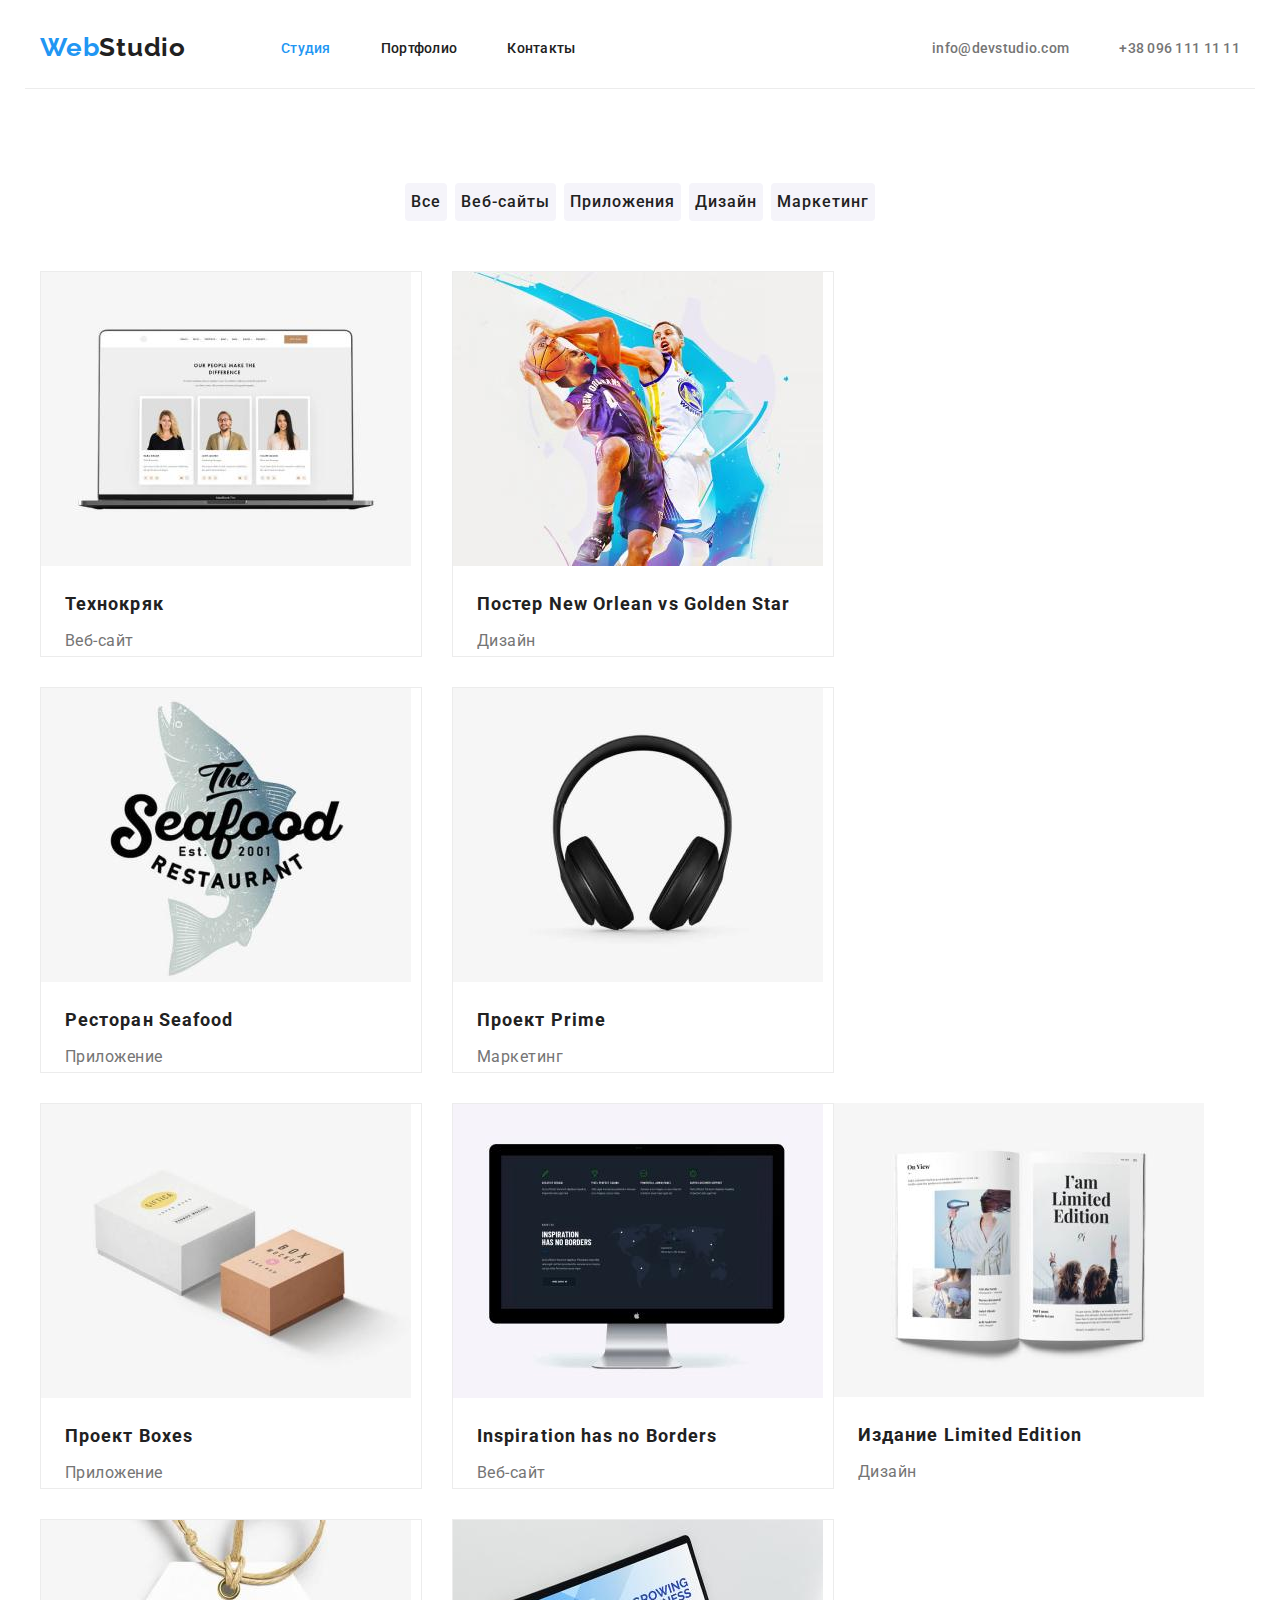
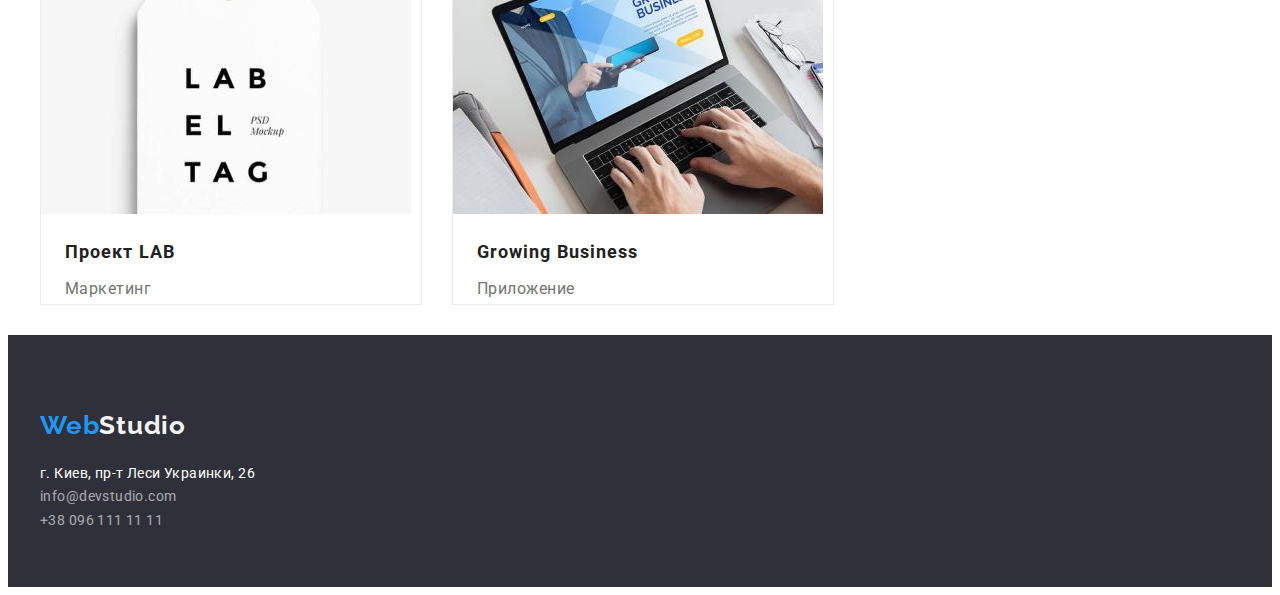
==== portfolio.html @ 91119265 "add flex" ====
<!DOCTYPE html>
<html lang="en">
  <head>
    <meta charset="UTF-8" />
    <meta http-equiv="X-UA-Compatible" content="IE=edge" />
    <meta name="viewport" content="width=device-width, initial-scale=1.0" />
    <title>WebStudio - Portfolio</title>
    <link rel="preconnect" href="https://fonts.googleapis.com" />
    <link rel="preconnect" href="https://fonts.gstatic.com" crossorigin />
    <link
      href="https://fonts.googleapis.com/css2?family=Raleway:wght@700&family=Roboto:wght@400;500;700;900&display=swap"
      rel="stylesheet"
    />
    <link
      rel="stylesheet"
      href="https://cdnjs.cloudflare.com/ajax/libs/modern-normalize/1.1.0/modern-normalize.min.css"
      integrity="sha512-wpPYUAdjBVSE4KJnH1VR1HeZfpl1ub8YT/NKx4PuQ5NmX2tKuGu6U/JRp5y+Y8XG2tV+wKQpNHVUX03MfMFn9Q=="
      crossorigin="anonymous"
      referrerpolicy="no-referrer"
    />
    <link rel="stylesheet" href="./css/styles.css" />
  </head>
  <body>
    <header class="header">
      <div class="container">
        <a href="./index.html" class="header-logo"
          >Web<span class="header-logo2">Studio</span>
        </a>
        <nav class="header-navigation">
          <ul class="header-list list">
            <li class="nav-li">
              <a href="./index.html" class="header-item active-link">Студия</a>
            </li>
            <li class="nav-li">
              <a href="./portfolio.html" class="header-item">Портфолио</a>
            </li>
            <li class="nav-li"><a href="" class="header-item">Контакты</a></li>
          </ul>
        </nav>
        <ul class="header-contacts list">
          <li class="nav-li">
            <a href="mailto:info@devstudio.com" class="contacts-item"
              >info@devstudio.com
            </a>
          </li>
          <li class="nav-li">
            <a href="tel:+380961111111" class="contacts-item"
              >+38 096 111 11 11
            </a>
          </li>
        </ul>
      </div>
    </header>
    <main>
      <section class="portfolio">
        <div class="container">
          <ul class="portfolio-btn-list">
            <li class="btn-li">
              <button type="button" class="portfolio-btn btn">Все</button>
            </li>
            <li class="btn-li">
              <button type="button" class="portfolio-btn btn">Веб-сайты</button>
            </li>
            <li class="btn-li">
              <button type="button" class="portfolio-btn btn">
                Приложения
              </button>
            </li>
            <li class="btn-li">
              <button type="button" class="portfolio-btn btn">Дизайн</button>
            </li>
            <li class="btn-li">
              <button type="button" class="portfolio-btn btn">Маркетинг</button>
            </li>
          </ul>
          <ul class="portfolio-projects-list">
            <li class="portfolio-item">
              <a href="./portfolio.html" class="portfolio-link"
                ><img
                  src="./image/portfolio/pic1.jpg"
                  alt="ноутбук"
                  width="370px"
                  height="294px"
                />
                <h2 class="portfolio-title">Технокряк</h2>
                <p class="portfolio-text">Веб-сайт</p>
              </a>
            </li>
            <li class="portfolio-item">
              <a href="./portfolio.html" class="portfolio-link"
                >
              <img
                src="./image/portfolio/pic2.jpg"
                alt="постер"
                width="370px"
                height="294px"
              />
              <h2 class="portfolio-title">Постер New Orlean vs Golden Star</h2>
              <p class="portfolio-text">Дизайн</p>
              </a>
            </li>
            <li class="portfolio-item">
              <a href="./portfolio.html" class="portfolio-link"
                >
              <img
                src="./image/portfolio/pic3.jpg"
                alt="ресторан"
                width="370px"
                height="294px"
              />
              <h2 class="portfolio-title">Ресторан Seafood</h2>
              <p class="portfolio-text">Приложение</p>
              </a>
            </li>
            <li class="portfolio-item">
              <a href="./portfolio.html" class="portfolio-link"
                >
              <img
                src="./image/portfolio/pic4.jpg"
                alt="наушники"
                width="370px"
                height="294px"
              />
              <h2 class="portfolio-title">Проект Prime</h2>
              <p class="portfolio-text">Маркетинг</p>
              </a>
            </li>
            <li class="portfolio-item">
              <a href="./portfolio.html" class="portfolio-link"
                >
              <img
                src="./image/portfolio/pic5.jpg"
                alt="приложение boxes"
                width="370px"
                height="294px"
              />
              <h2 class="portfolio-title">Проект Boxes</h2>
              <p class="portfolio-text">Приложение</p>
              </a>
            </li>
            <li class="portfolio-item">
              <a href="./portfolio.html" class="portfolio-link"
                >
              <img
                src="./image/portfolio/pic6.jpg"
                alt="веб сайт"
                width="370px"
                height="294px"
              />
              <h2 class="portfolio-title">Inspiration has no Borders</h2>
              <p class="portfolio-text">Веб-сайт</p>
            </li>
            <li>
             <a href="./portfolio.html" class="portfolio-link"
                >
              <img
                src="./image/portfolio/pic7.jpg"
                alt="дизайн книги"
                width="370px"
                height="294px"
              />
              <h2 class="portfolio-title">Издание Limited Edition</h2>
              <p class="portfolio-text">Дизайн</p>
            </a>
            </li>
            <li class="portfolio-item">
              <a href="./portfolio.html" class="portfolio-link"
                >
              <img
                src="./image/portfolio/pic8.jpg"
                alt="проект лаб"
                width="370px"
                height="294px"
              />
              <h2 class="portfolio-title">Проект LAB</h2>
              <p class="portfolio-text">Маркетинг</p>
              </a>
            </li>
            <li class="portfolio-item">
              <a href="./portfolio.html" class="portfolio-link"
                >
              <img
                src="./image/portfolio/pic9.jpg"
                alt="прилодения для бизнеса"
                width="370px"
                height="294px"
              />
              <h2 class="portfolio-title">Growing Business</h2>
              <p class="portfolio-text">Приложение</p>
              </a>
            </li>
          </ul>
        </div>
      </section>
    </main>
    <footer class="footer">
      <div class="container">
        <a href="" class="footer-logo"
          >Web<span class="footer-logo2">Studio</span></a
        >
        <address>
          <ul class="footer-list list">
            <li class="footer-li">
              <a
                href="https://goo.gl/maps/4nCda8HMci8gK6ii9"
                target="_blank"
                rel="noreferrer noopener nofollow"
                class="footer-item-white"
                >г. Киев, пр-т Леси Украинки, 26</a
              >
            </li>
            <li class="footer-li">
              <a href="mailto:info@devstudio.com" class="footer-item"
                >info@devstudio.com</a
              >
            </li>
            <li class="footer-li">
              <a href="tel:+380961111111" class="footer-item"
                >+38 096 111 11 11</a
              >
            </li>
          </ul>
        </address>
      </div>
    </footer>
  </body>
</html>
---- css/styles.css ----
/* 
 черный _ основной цвет текста: #212121; 
--main-text-color 
 серый _ неактивные контакты, абзац: #757575; 
--second-text-color 
 белый _ background страницы : #FFFFFF; 
--bg-white-color 
 графит _ background героя и футер background: #2F303A; 
--bg-hero-color 
 серый _ неактивная кнопка: #F5F4FA; 
--inactive_btn_color 
синий _ лого и активных кнопок: #2196F3;
--active-color */

:root {
  --main-text-color: #212121;
  --second-text-color: #757575;
  --bg-white-color: #ffffff;
  --bg-hero-color: #2f303a;
  --inactive_btn_color: #f5f4fa;
  --active-color: #2196f3;
}
body {
  background-color: var(--bg-white-color);
  color: var(--main-text-color);
  font-family: Roboto, sans-serif;
  font-size: 14px;
  line-height: 1.17;
  letter-spacing: 0.03em;
}
li {
  list-style-type: none;
}
a {
  text-decoration: none;
}
address {
  font-style: normal;
}
.btn {
  cursor: pointer;
}
p,
h1,
h2,
h3,
h4,
h5,
h6 {
  margin: 0;
}
ul,
ol {
  padding-left: 0;
  margin: 0;
}
img {
  display: block;
}
.container {
  width: 1200px;
  padding-left: 15px;
  padding-right: 15px;
  margin: 0 auto;
  /* outline: 1px solid red; */
}
.visually-hidden {
  position: absolute;
  white-space: nowrap;
  width: 1px;
  height: 1px;
  overflow: hidden;
  border: 0;
  padding: 0;
  clip: rect(0 0 0 0);
  clip-path: inset(50%);
  margin: -1px;
}
/*==========================++++++HEADER++++++==========================*/
.header .container {
  display: flex;
  align-items: center;
  height: 80px;
  border-bottom-style: solid;
  border-bottom-width: 1px;
  border-color: #ececec;
}
.header-logo {
  font-family: "Raleway";
  font-style: normal;
  font-weight: 700;
  font-size: 26px;
  line-height: 1.2;
  letter-spacing: 0.03em;
  color: var(--active-color);
  margin-right: 95px;
}
.header-logo2 {
  font-family: "Raleway";
  font-style: normal;
  font-weight: 700;
  font-size: 26px;
  line-height: 1.2;
  letter-spacing: 0.03em;
  color: var(--main-text-color);
}
.header-list {
  display: flex;
}
.header-item {
  font-weight: 500;
  font-size: 14px;
  line-height: 16px;
  letter-spacing: 0.02em;
  color: var(--main-text-color);
}
.nav-li:not(:last-child) {
  margin-right: 50px;
}
.header-contacts {
  display: flex;
  margin-left: auto;
}
.contacts-item {
  font-weight: 500;
  font-size: 14px;
  line-height: 16px;
  letter-spacing: 0.02em;
  color: var(--second-text-color);
}
.header-item:hover,
.header-item:focus,
.contacts-item:hover,
.contacts-item:focus {
  font-weight: 500;
  font-size: 14px;
  line-height: 16px;
  letter-spacing: 0.02em;
  color: var(--active-color);
}

/*==========================++++++HERO++++++==========================*/
.hero .container {
  height: 600px;
}
.hero {
  background: var(--bg-hero-color);
}
.hero-title-text {
  width: 700px;
  font-weight: 900;
  font-size: 44px;
  line-height: 1.36;
  letter-spacing: 0.06em;
  text-transform: uppercase;
  color: var(--bg-white-color);
  text-align: center;
  padding-top: 200px;
  margin-left: auto;
  margin-right: auto;
}
.hero-btn {
  color: var(--bg-white-color);
  font-family: inherit;
  font-weight: 700;
  font-size: 16px;
  line-height: 1.88;
  letter-spacing: 0.06em;
  background: var(--active-color);
  width: 200px;
  height: 50px;
  border-radius: 4px;
  border: 0px;
  display: block;
  margin-top: 15px;
  margin-left: auto;
  margin-right: auto;
}

/*==========================++++++POSITIVE++++++==========================*/
.positive-list {
  display: flex;
  padding-top: 100px;
}
.positive-item:not(:last-child) {
  margin-right: 30px;
}
.positive-title {
  font-weight: 700;
  font-size: 14px;
  line-height: 1.14;
  letter-spacing: 0.03em;
  text-transform: uppercase;
}
.positive-text {
  font-size: 14px;
  line-height: 1.71;
  letter-spacing: 0.03em;
  color: var(--second-text-color);
  text-align: justify;
  margin-top: 10px;
}

/*==========================++++++WORK++++++==========================*/
.work-title {
  padding-top: 90px;
  font-weight: 700;
  font-size: 36px;
  line-height: 1.17;
  letter-spacing: 0.03em;
  text-align: center;
}
.work-list {
  display: flex;
  justify-content: space-between;
  padding-top: 50px;
  padding-bottom: 94px;
}

/*==========================++++++STAFF++++++==========================*/
.staff-title {
  font-weight: 700;
  font-size: 36px;
  line-height: 1.17;
  letter-spacing: 0.03em;
  text-align: center;
}
.staff-list {
  display: flex;
  justify-content: space-between;
  padding-top: 50px;
  padding-bottom: 94px;
}
.staff-item-title {
  font-weight: 500;
  font-size: 16px;
  line-height: 1.19;
  letter-spacing: 0.03em;
  text-align: center;
  margin-top: 30px;
}
.staff-item-text {
  font-size: 16px;
  line-height: 1.19;
  letter-spacing: 0.03em;
  color: var(--second-text-color);
  text-align: center;
  margin-top: 10px;
}

/*==========================++++++FOOTER++++++==========================*/
.footer .container {
  height: 252px;
}
.footer {
  background-color: var(--bg-hero-color);
}
.footer-logo {
  font-family: "Raleway";
  font-weight: 700;
  font-size: 26px;
  line-height: 1.2;
  letter-spacing: 0.03em;
  color: var(--active-color);
  display: block;
  padding-top: 75px;
}
.footer-logo2 {
  font-family: "Raleway";
  font-weight: 700;
  font-size: 26px;
  line-height: 1.2;
  letter-spacing: 0.03em;
  color: var(--inactive_btn_color);
}
.footer-list {
  display: flex;
  flex-direction: column;
  margin-top: 20px;
}
.footer-item-white {
  font-size: 14px;
  line-height: 1.71;
  letter-spacing: 0.03em;
  color: var(--bg-white-color);
}
.footer-item {
  font-size: 14px;
  line-height: 1.71;
  letter-spacing: 0.03em;
  color: rgba(255, 255, 255, 0.6);
}
.footer-item-white:hover,
.footer-item:hover,
.footer-item-white:focus,
.footer-item:focus {
  font-size: 14px;
  line-height: 1.71;
  letter-spacing: 0.03em;
  color: var(--active-color);
}

/*==========================++++++PORTFOLIO++++++==========================*/
.portfolio-btn-list {
  display: flex;
  padding-top: 94px;
  justify-content: center;
}
.portfolio-btn {
  color: var(--main-text-color);
  font-family: inherit;
  font-style: normal;
  font-weight: 500;
  font-size: 16px;
  line-height: 1.5;
  letter-spacing: 0.06em;
  background: var(--inactive_btn_color);
  border: 0;
  height: 38px;
  border-radius: 4px;
}
.btn-li:not(:last-child) {
  margin-right: 8px;
}
.portfolio-btn:hover {
  background-color: var(--active-color);
  color: var(--bg-white-color);
}
.portfolio-projects-list {
  display: flex;
  flex-wrap: wrap;
  margin-left: -30px;
  padding-top: 50px;
}
.portfolio-item {
  width: calc(100% / 3 - 30px);
  margin-left: 30px;
  margin-bottom: 30px;
  border-style: solid;
  border-width: 1px;
  border-color: #ececec;
}
.portfolio-title {
  font-weight: 700;
  font-size: 18px;
  line-height: 2;
  letter-spacing: 0.06em;
  margin-top: 20px;
  margin-bottom: 4px;
  color: var(--main-text-color);
  margin-left: 24px;
}
.portfolio-text {
  font-size: 16px;
  line-height: 1.88;
  letter-spacing: 0.03em;
  color: var(--second-text-color);
  margin-left: 24px;
}
.active-link {
  color: var(--active-color);
}
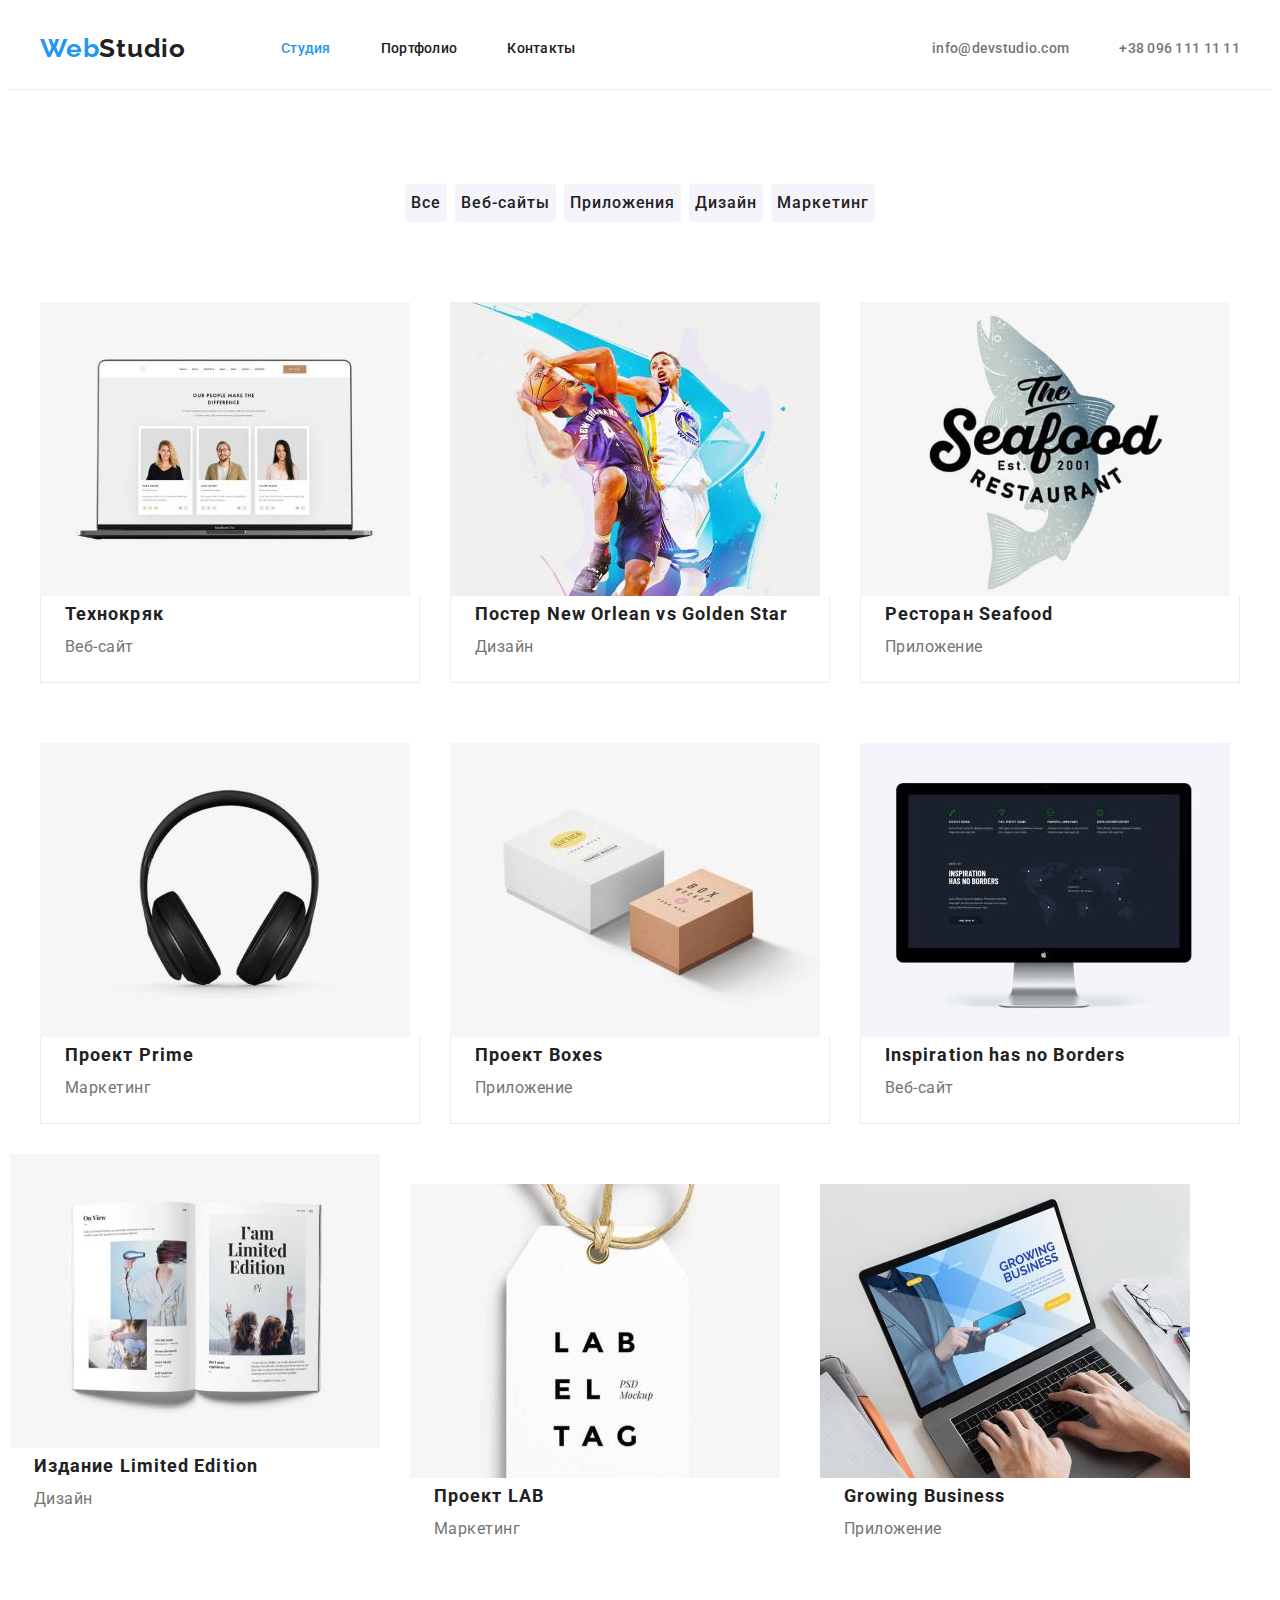
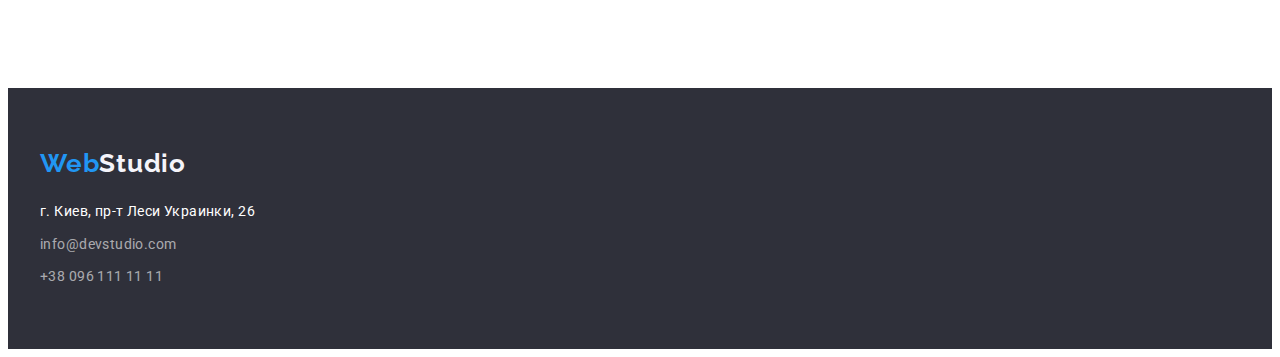
==== commit 50c3c046: "fix 01" ====
--- a/portfolio.html
+++ b/portfolio.html
@@ -82,8 +82,8 @@
                   width="370px"
                   height="294px"
                 />
-                <h2 class="portfolio-title">Технокряк</h2>
-                <p class="portfolio-text">Веб-сайт</p>
+                <div class="portfolio-top"><h2 class="portfolio-title">Технокряк</h2>
+                <p class="portfolio-text">Веб-сайт</p></div>
               </a>
             </li>
             <li class="portfolio-item">
@@ -95,8 +95,8 @@
                 width="370px"
                 height="294px"
               />
-              <h2 class="portfolio-title">Постер New Orlean vs Golden Star</h2>
-              <p class="portfolio-text">Дизайн</p>
+              <div class="portfolio-top"><h2 class="portfolio-title">Постер New Orlean vs Golden Star</h2>
+              <p class="portfolio-text">Дизайн</p></div>
               </a>
             </li>
             <li class="portfolio-item">
@@ -108,8 +108,8 @@
                 width="370px"
                 height="294px"
               />
-              <h2 class="portfolio-title">Ресторан Seafood</h2>
-              <p class="portfolio-text">Приложение</p>
+              <div class="portfolio-top"><h2 class="portfolio-title">Ресторан Seafood</h2>
+              <p class="portfolio-text">Приложение</p></div>
               </a>
             </li>
             <li class="portfolio-item">
@@ -121,8 +121,8 @@
                 width="370px"
                 height="294px"
               />
-              <h2 class="portfolio-title">Проект Prime</h2>
-              <p class="portfolio-text">Маркетинг</p>
+              <div class="portfolio-top"><h2 class="portfolio-title">Проект Prime</h2>
+              <p class="portfolio-text">Маркетинг</p></div>
               </a>
             </li>
             <li class="portfolio-item">
@@ -134,8 +134,8 @@
                 width="370px"
                 height="294px"
               />
-              <h2 class="portfolio-title">Проект Boxes</h2>
-              <p class="portfolio-text">Приложение</p>
+              <div class="portfolio-top"><h2 class="portfolio-title">Проект Boxes</h2>
+              <p class="portfolio-text">Приложение</p></div>
               </a>
             </li>
             <li class="portfolio-item">
@@ -147,8 +147,8 @@
                 width="370px"
                 height="294px"
               />
-              <h2 class="portfolio-title">Inspiration has no Borders</h2>
-              <p class="portfolio-text">Веб-сайт</p>
+              <div class="portfolio-top"><h2 class="portfolio-title">Inspiration has no Borders</h2>
+              <p class="portfolio-text">Веб-сайт</p></div>
             </li>
             <li>
              <a href="./portfolio.html" class="portfolio-link"
--- a/css/styles.css
+++ b/css/styles.css
@@ -77,13 +77,16 @@
   margin: -1px;
 }
 /*==========================++++++HEADER++++++==========================*/
-.header .container {
-  display: flex;
-  align-items: center;
-  height: 80px;
+.header {
   border-bottom-style: solid;
   border-bottom-width: 1px;
   border-color: #ececec;
+  padding-top: 25px;
+  padding-bottom: 25px;
+}
+.header .container {
+  display: flex;
+  align-items: center;
 }
 .header-logo {
   font-family: "Raleway";
@@ -141,10 +144,11 @@
 
 /*==========================++++++HERO++++++==========================*/
 .hero .container {
-  height: 600px;
 }
 .hero {
   background: var(--bg-hero-color);
+  padding-top: 200px;
+  padding-bottom: 200px;
 }
 .hero-title-text {
   width: 700px;
@@ -155,7 +159,6 @@
   text-transform: uppercase;
   color: var(--bg-white-color);
   text-align: center;
-  padding-top: 200px;
   margin-left: auto;
   margin-right: auto;
 }
@@ -178,9 +181,11 @@
 }
 
 /*==========================++++++POSITIVE++++++==========================*/
+.positive {
+  padding-top: 94px;
+}
 .positive-list {
   display: flex;
-  padding-top: 100px;
 }
 .positive-item:not(:last-child) {
   margin-right: 30px;
@@ -202,8 +207,12 @@
 }
 
 /*==========================++++++WORK++++++==========================*/
+.work {
+  padding-top: 50px;
+  padding-bottom: 94px;
+}
 .work-title {
-  padding-top: 90px;
+  margin-bottom: 50px;
   font-weight: 700;
   font-size: 36px;
   line-height: 1.17;
@@ -212,24 +221,33 @@
 }
 .work-list {
   display: flex;
-  justify-content: space-between;
-  padding-top: 50px;
+}
+.work-item {
+  width: 370px;
+}
+.work-item:not(:last-child) {
+  margin-right: 30px;
+}
+/*==========================++++++STAFF++++++==========================*/
+.staff {
+  padding-top: 94px;
   padding-bottom: 94px;
-}
-
-/*==========================++++++STAFF++++++==========================*/
+  background-color: #f5f4fa;
+}
 .staff-title {
   font-weight: 700;
   font-size: 36px;
   line-height: 1.17;
   letter-spacing: 0.03em;
   text-align: center;
+  margin-bottom: 50px;
 }
 .staff-list {
   display: flex;
-  justify-content: space-between;
-  padding-top: 50px;
-  padding-bottom: 94px;
+}
+.staff-title-top {
+  margin-top: 30px;
+  margin-bottom: 10px;
 }
 .staff-item-title {
   font-weight: 500;
@@ -237,7 +255,6 @@
   line-height: 1.19;
   letter-spacing: 0.03em;
   text-align: center;
-  margin-top: 30px;
 }
 .staff-item-text {
   font-size: 16px;
@@ -247,13 +264,14 @@
   text-align: center;
   margin-top: 10px;
 }
-
+.staff-item:not(:last-child) {
+  margin-right: 30px;
+}
 /*==========================++++++FOOTER++++++==========================*/
-.footer .container {
-  height: 252px;
-}
 .footer {
   background-color: var(--bg-hero-color);
+  padding-top: 60px;
+  padding-bottom: 60px;
 }
 .footer-logo {
   font-family: "Raleway";
@@ -263,7 +281,7 @@
   letter-spacing: 0.03em;
   color: var(--active-color);
   display: block;
-  padding-top: 75px;
+  margin-bottom: 20px;
 }
 .footer-logo2 {
   font-family: "Raleway";
@@ -273,16 +291,14 @@
   letter-spacing: 0.03em;
   color: var(--inactive_btn_color);
 }
-.footer-list {
-  display: flex;
-  flex-direction: column;
-  margin-top: 20px;
-}
 .footer-item-white {
   font-size: 14px;
   line-height: 1.71;
   letter-spacing: 0.03em;
   color: var(--bg-white-color);
+}
+.footer-li:not(:last-child) {
+  margin-bottom: 9px;
 }
 .footer-item {
   font-size: 14px;
@@ -301,9 +317,12 @@
 }
 
 /*==========================++++++PORTFOLIO++++++==========================*/
+.portfolio {
+  margin-top: 94px;
+  margin-bottom: 94px;
+}
 .portfolio-btn-list {
   display: flex;
-  padding-top: 94px;
   justify-content: center;
 }
 .portfolio-btn {
@@ -336,17 +355,19 @@
   width: calc(100% / 3 - 30px);
   margin-left: 30px;
   margin-bottom: 30px;
+  margin-top: 30px;
+}
+.portfolio-top {
   border-style: solid;
   border-width: 1px;
   border-color: #ececec;
+  border-top: 0;
 }
 .portfolio-title {
   font-weight: 700;
   font-size: 18px;
   line-height: 2;
   letter-spacing: 0.06em;
-  margin-top: 20px;
-  margin-bottom: 4px;
   color: var(--main-text-color);
   margin-left: 24px;
 }
@@ -356,6 +377,7 @@
   letter-spacing: 0.03em;
   color: var(--second-text-color);
   margin-left: 24px;
+  margin-bottom: 20px;
 }
 .active-link {
   color: var(--active-color);
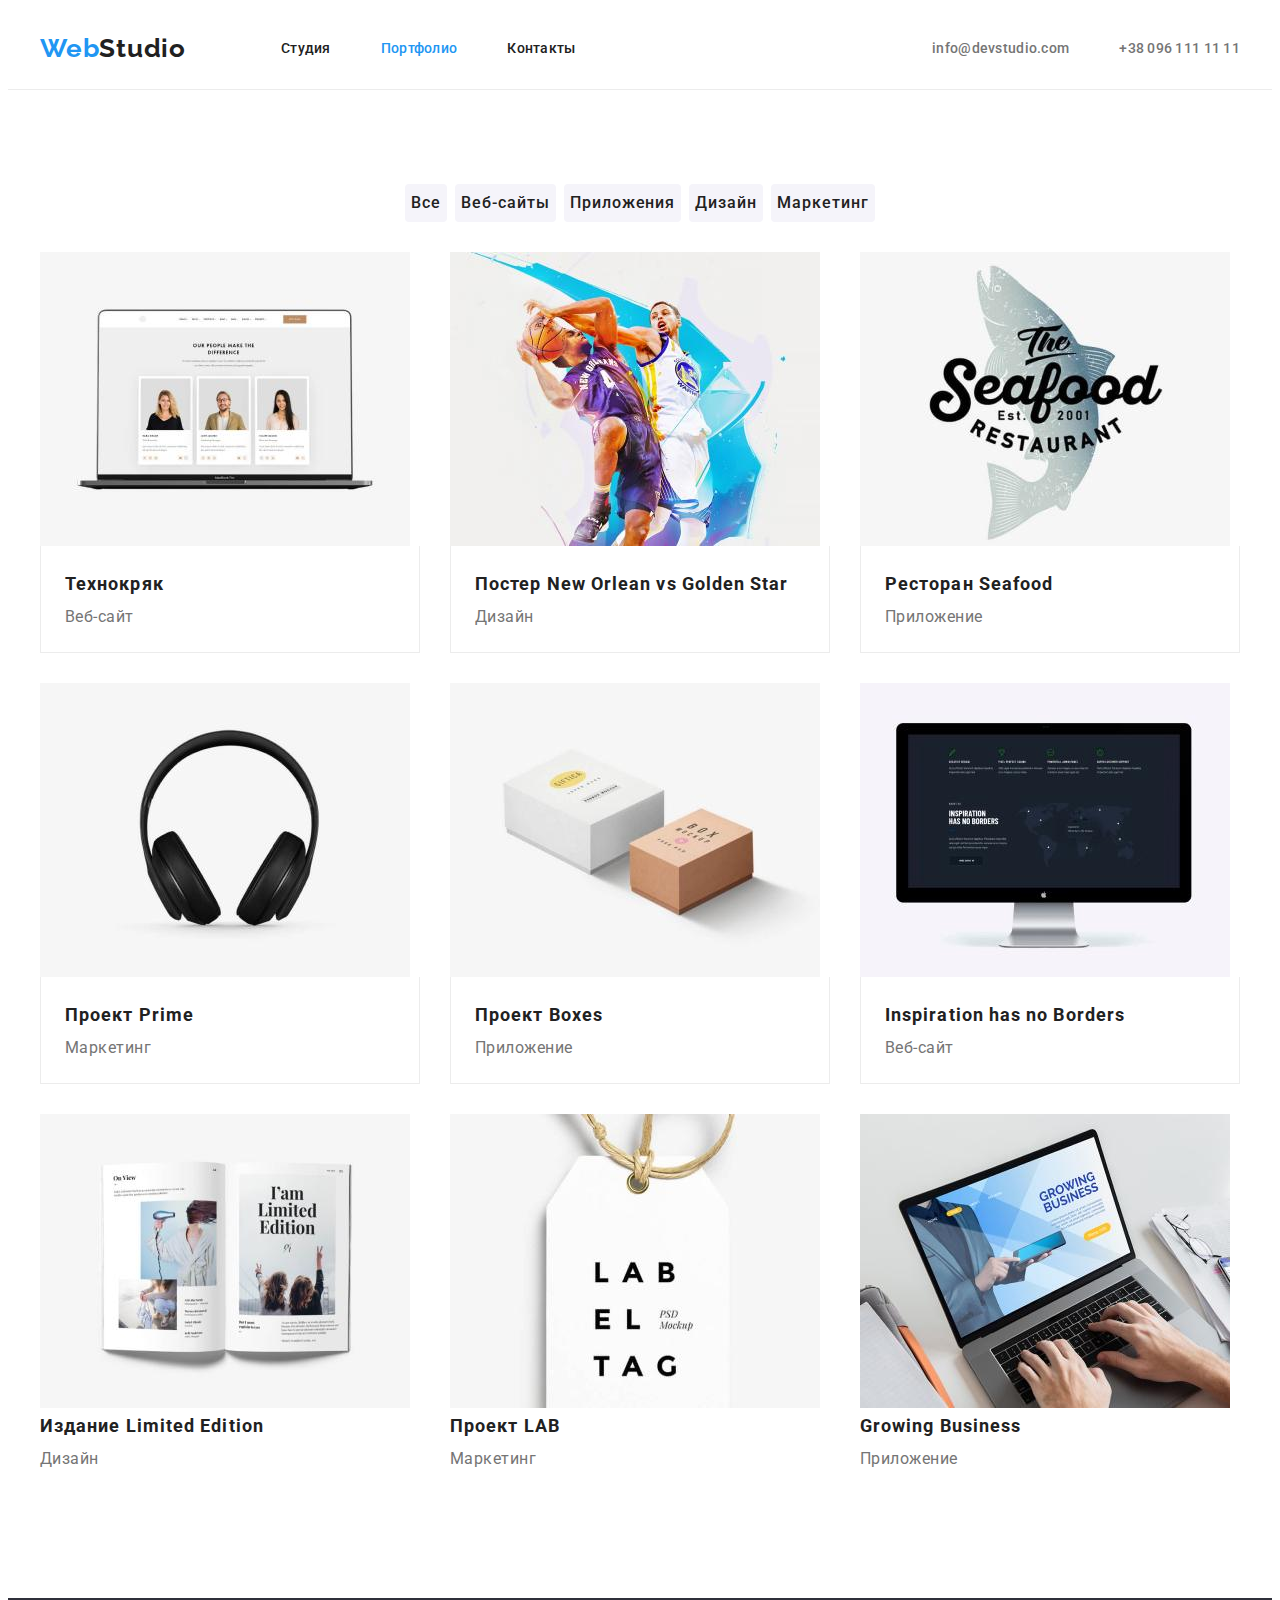
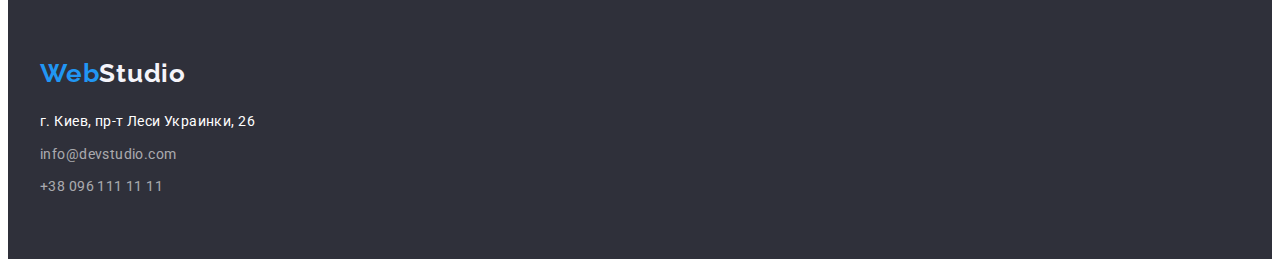
==== commit 771e09bc: "fix 02" ====
--- a/portfolio.html
+++ b/portfolio.html
@@ -29,10 +29,10 @@
         <nav class="header-navigation">
           <ul class="header-list list">
             <li class="nav-li">
-              <a href="./index.html" class="header-item active-link">Студия</a>
+              <a href="./index.html" class="header-item ">Студия</a>
             </li>
             <li class="nav-li">
-              <a href="./portfolio.html" class="header-item">Портфолио</a>
+              <a href="./portfolio.html" class="header-item active-link">Портфолио</a>
             </li>
             <li class="nav-li"><a href="" class="header-item">Контакты</a></li>
           </ul>
@@ -150,8 +150,8 @@
               <div class="portfolio-top"><h2 class="portfolio-title">Inspiration has no Borders</h2>
               <p class="portfolio-text">Веб-сайт</p></div>
             </li>
-            <li>
-             <a href="./portfolio.html" class="portfolio-link"
+            <li class="portfolio-item">
+            <a href="./portfolio.html" class="portfolio-link"
                 >
               <img
                 src="./image/portfolio/pic7.jpg"
--- a/css/styles.css
+++ b/css/styles.css
@@ -143,8 +143,6 @@
 }
 
 /*==========================++++++HERO++++++==========================*/
-.hero .container {
-}
 .hero {
   background: var(--bg-hero-color);
   padding-top: 200px;
@@ -202,7 +200,6 @@
   line-height: 1.71;
   letter-spacing: 0.03em;
   color: var(--second-text-color);
-  text-align: justify;
   margin-top: 10px;
 }
 
@@ -246,8 +243,8 @@
   display: flex;
 }
 .staff-title-top {
-  margin-top: 30px;
-  margin-bottom: 10px;
+  padding-top: 30px;
+  padding-bottom: 30px;
 }
 .staff-item-title {
   font-weight: 500;
@@ -318,12 +315,13 @@
 
 /*==========================++++++PORTFOLIO++++++==========================*/
 .portfolio {
-  margin-top: 94px;
-  margin-bottom: 94px;
+  padding-top: 94px;
+  padding-bottom: 94px;
 }
 .portfolio-btn-list {
   display: flex;
   justify-content: center;
+  padding-bottom: 30px;
 }
 .portfolio-btn {
   color: var(--main-text-color);
@@ -349,19 +347,23 @@
   display: flex;
   flex-wrap: wrap;
   margin-left: -30px;
-  padding-top: 50px;
+  margin-left: -30px;
 }
 .portfolio-item {
   width: calc(100% / 3 - 30px);
   margin-left: 30px;
   margin-bottom: 30px;
-  margin-top: 30px;
+  /* margin-top: 30px; */
 }
 .portfolio-top {
   border-style: solid;
   border-width: 1px;
   border-color: #ececec;
   border-top: 0;
+  padding-left: 24px;
+  padding-right: 24px;
+  padding-top: 20px;
+  padding-bottom: 20px;
 }
 .portfolio-title {
   font-weight: 700;
@@ -369,15 +371,12 @@
   line-height: 2;
   letter-spacing: 0.06em;
   color: var(--main-text-color);
-  margin-left: 24px;
 }
 .portfolio-text {
   font-size: 16px;
   line-height: 1.88;
   letter-spacing: 0.03em;
   color: var(--second-text-color);
-  margin-left: 24px;
-  margin-bottom: 20px;
 }
 .active-link {
   color: var(--active-color);
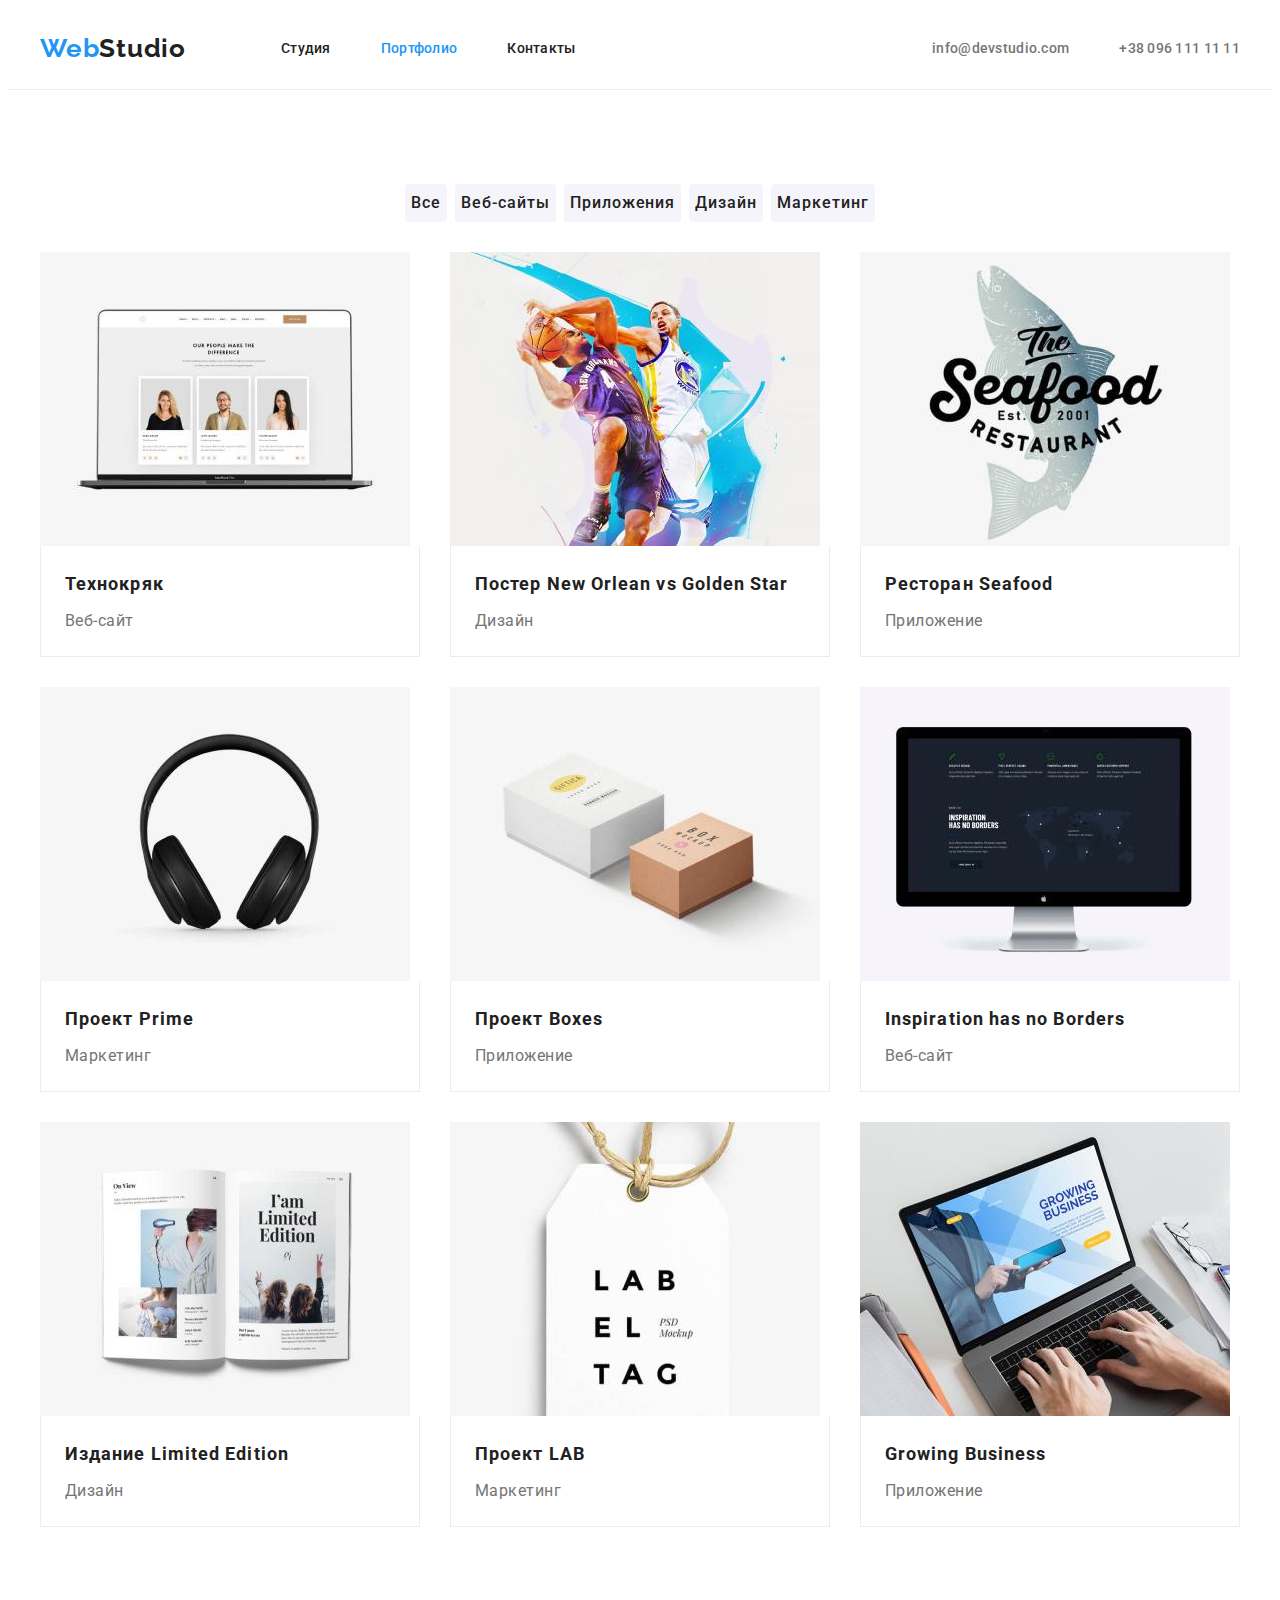
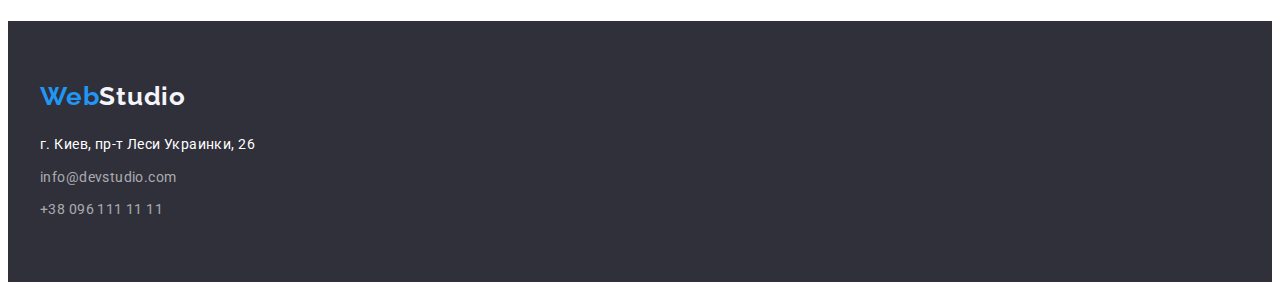
==== commit 14cd26c3: "fix" ====
--- a/portfolio.html
+++ b/portfolio.html
@@ -159,8 +159,8 @@
                 width="370px"
                 height="294px"
               />
-              <h2 class="portfolio-title">Издание Limited Edition</h2>
-              <p class="portfolio-text">Дизайн</p>
+              <div class="portfolio-top"><h2 class="portfolio-title">Издание Limited Edition</h2>
+              <p class="portfolio-text">Дизайн</p></div>
             </a>
             </li>
             <li class="portfolio-item">
@@ -172,8 +172,8 @@
                 width="370px"
                 height="294px"
               />
-              <h2 class="portfolio-title">Проект LAB</h2>
-              <p class="portfolio-text">Маркетинг</p>
+              <div class="portfolio-top"><h2 class="portfolio-title">Проект LAB</h2>
+              <p class="portfolio-text">Маркетинг</p></div>
               </a>
             </li>
             <li class="portfolio-item">
@@ -185,8 +185,8 @@
                 width="370px"
                 height="294px"
               />
-              <h2 class="portfolio-title">Growing Business</h2>
-              <p class="portfolio-text">Приложение</p>
+              <div class="portfolio-top"><h2 class="portfolio-title">Growing Business</h2>
+              <p class="portfolio-text">Приложение</p></div>
               </a>
             </li>
           </ul>
--- a/css/styles.css
+++ b/css/styles.css
@@ -141,7 +141,6 @@
   letter-spacing: 0.02em;
   color: var(--active-color);
 }
-
 /*==========================++++++HERO++++++==========================*/
 .hero {
   background: var(--bg-hero-color);
@@ -321,7 +320,7 @@
 .portfolio-btn-list {
   display: flex;
   justify-content: center;
-  padding-bottom: 30px;
+  margin-bottom: 30px;
 }
 .portfolio-btn {
   color: var(--main-text-color);
@@ -346,13 +345,13 @@
 .portfolio-projects-list {
   display: flex;
   flex-wrap: wrap;
-  margin-left: -30px;
+  margin-top: -30px;
   margin-left: -30px;
 }
 .portfolio-item {
   width: calc(100% / 3 - 30px);
   margin-left: 30px;
-  margin-bottom: 30px;
+  margin-top: 30px;
   /* margin-top: 30px; */
 }
 .portfolio-top {
@@ -371,6 +370,7 @@
   line-height: 2;
   letter-spacing: 0.06em;
   color: var(--main-text-color);
+  margin-bottom: 4px;
 }
 .portfolio-text {
   font-size: 16px;
